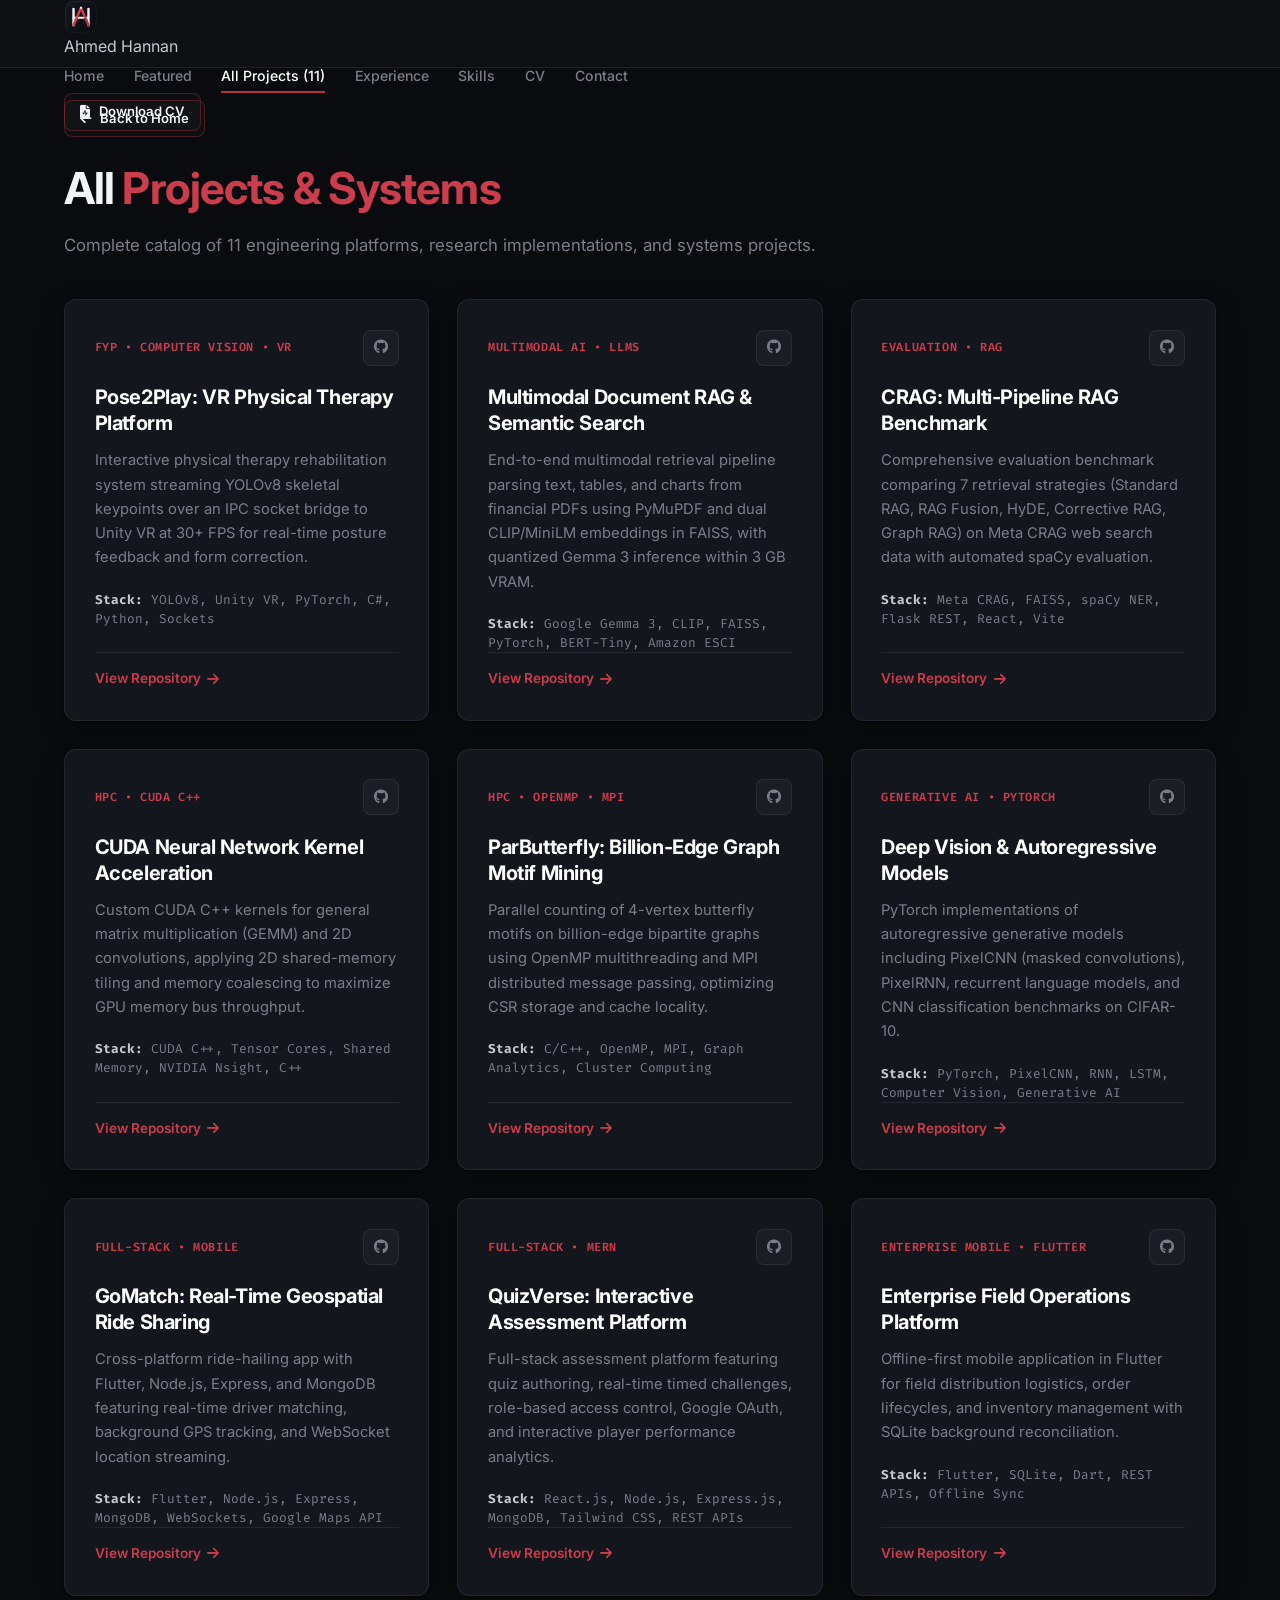
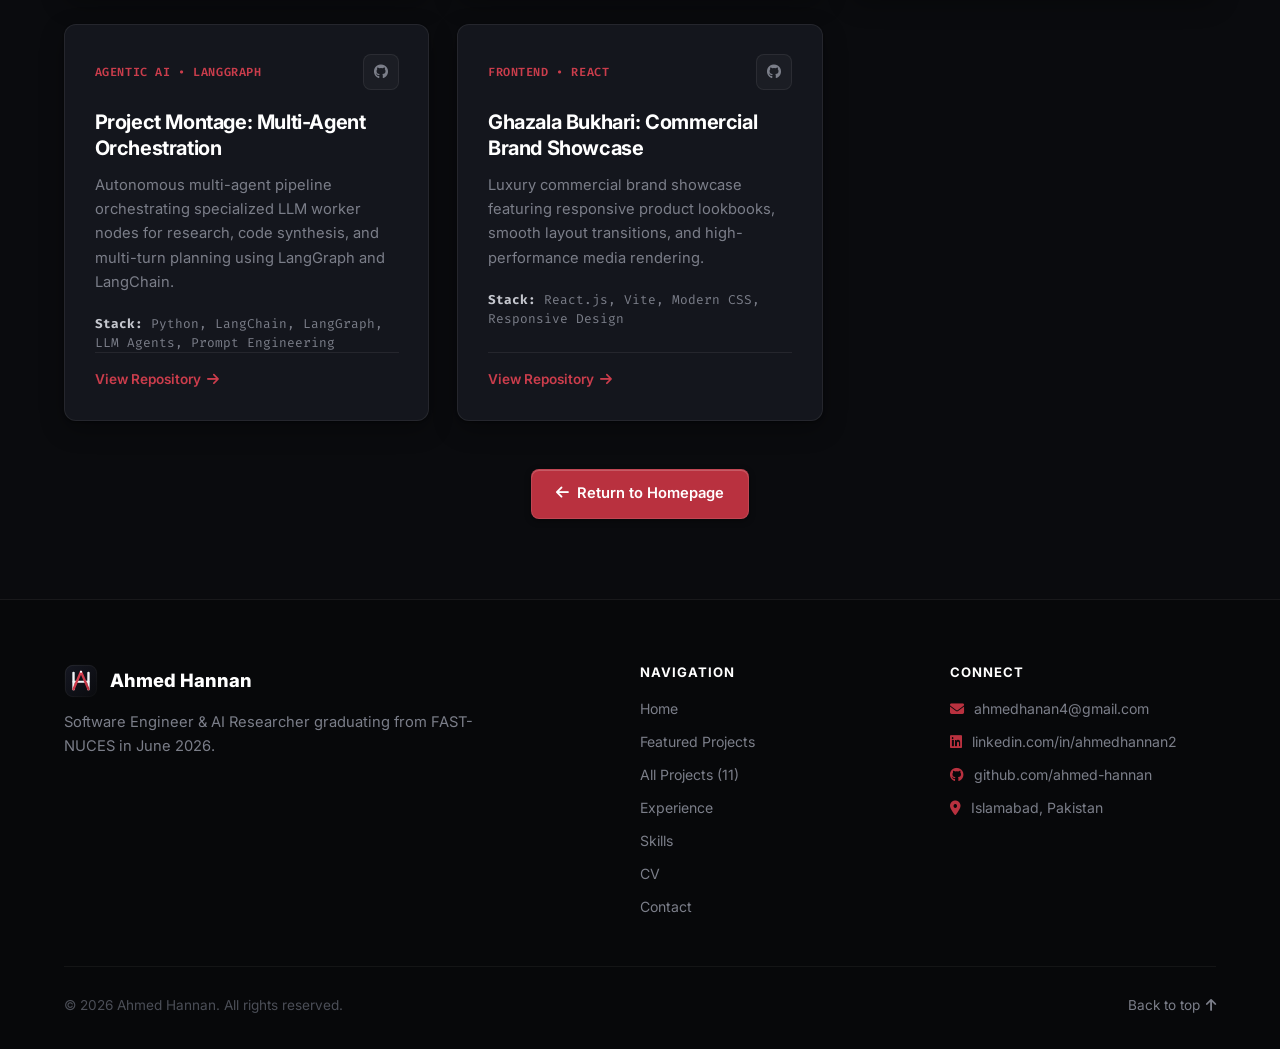
==== projects.html @ 24f4b6e0 "feat(portfolio): streamline layout, reduce text density, align hero portrait, and add dedicated proj" ====
<!DOCTYPE html>
<html lang="en">
<head>
  <meta charset="UTF-8">
  <meta name="viewport" content="width=device-width, initial-scale=1.0">
  <title>All Projects | Ahmed Hannan</title>
  
  <meta name="description" content="All 11 engineering projects and research systems by Ahmed Hannan — Computer Vision, Multimodal RAG, CUDA HPC, and Full-Stack Applications.">
  <meta name="author" content="Ahmed Hannan">
  <meta name="theme-color" content="#0a0b0e">

  <!-- Favicon -->
  <link rel="icon" type="image/svg+xml" href="assets/logo.svg">
  <link rel="icon" type="image/png" sizes="32x32" href="assets/favicon-32x32.png">

  <!-- Typography & Icons -->
  <link rel="preconnect" href="https://fonts.googleapis.com">
  <link rel="preconnect" href="https://fonts.gstatic.com" crossorigin>
  <link href="https://fonts.googleapis.com/css2?family=Fira+Code:wght@400;500;600&family=Inter:wght@300;400;500;600;700;800&display=swap" rel="stylesheet">
  <link rel="stylesheet" href="https://cdnjs.cloudflare.com/ajax/libs/font-awesome/6.5.1/css/all.min.css" integrity="sha512-DTOQO9RWCH3ppGqcWaEA1BIZOC6xxalwEsw9c2QQeAIftl+Vegovlnee1c9QX4TctnWMn13TZye+giMm8e2LwA==" crossorigin="anonymous" referrerpolicy="no-referrer" />

  <!-- Core Stylesheet -->
  <link rel="stylesheet" href="styles.css">
</head>
<body>

  <!-- Navigation Bar -->
  <header class="navbar" id="navbar">
    <div class="container navbar-container">
      <a href="index.html" class="brand-link" aria-label="Ahmed Hannan Home">
        <div class="brand-badge" aria-hidden="true">
          <img src="assets/logo.svg" alt="AH Logo" width="34" height="34">
        </div>
        <span class="brand-name">Ahmed Hannan</span>
      </a>

      <nav class="nav-menu" id="nav-menu" aria-label="Main Navigation">
        <a href="index.html#hero" class="nav-link">Home</a>
        <a href="index.html#projects" class="nav-link">Featured</a>
        <a href="projects.html" class="nav-link active">All Projects (11)</a>
        <a href="index.html#experience" class="nav-link">Experience</a>
        <a href="index.html#skills" class="nav-link">Skills</a>
        <a href="index.html#cv" class="nav-link">CV</a>
        <a href="index.html#contact" class="nav-link">Contact</a>
      </nav>

      <div class="nav-actions">
        <a href="assets/Ahmed_Hannan_Resume.pdf" download="Ahmed_Hannan_Resume.pdf" class="btn btn-outline-red btn-sm">
          <i class="fa-solid fa-file-arrow-down"></i>
          <span>Download CV</span>
        </a>
        <button class="nav-toggle" id="nav-toggle" aria-label="Toggle navigation menu">
          <i class="fa-solid fa-bars"></i>
        </button>
      </div>
    </div>
  </header>

  <main style="padding-top: 100px; padding-bottom: 80px;">
    <div class="container">
      
      <!-- Page Header -->
      <div style="margin-bottom: 2.5rem;">
        <a href="index.html#projects" class="btn btn-outline-red btn-sm" style="margin-bottom: 1rem; display: inline-flex;">
          <i class="fa-solid fa-arrow-left"></i>
          <span>Back to Home</span>
        </a>
        <h1 class="section-title" style="margin-top: 0.5rem;">All <span>Projects &amp; Systems</span></h1>
        <p class="section-description" style="margin-left: 0; text-align: left;">
          Complete catalog of 11 engineering platforms, research implementations, and systems projects.
        </p>
      </div>

      <!-- Projects Grid (All 11 Projects) -->
      <div class="projects-grid">

        <!-- 1. Pose2Play -->
        <article class="project-card">
          <div>
            <div class="project-card-header">
              <span class="project-category-text">FYP &bull; Computer Vision &bull; VR</span>
              <div class="project-actions">
                <a href="https://github.com/ahmed-hannan/Pose2Play" target="_blank" rel="noopener noreferrer" class="icon-btn" aria-label="Pose2Play GitHub">
                  <i class="fa-brands fa-github"></i>
                </a>
              </div>
            </div>
            <h3 class="project-title">
              <a href="https://github.com/ahmed-hannan/Pose2Play" target="_blank" rel="noopener noreferrer">Pose2Play: VR Physical Therapy Platform</a>
            </h3>
            <p class="project-description">
              Interactive physical therapy rehabilitation system streaming YOLOv8 skeletal keypoints over an IPC socket bridge to Unity VR at 30+ FPS for real-time posture feedback and form correction.
            </p>
            <div class="project-tech-text">
              <strong>Stack:</strong> YOLOv8, Unity VR, PyTorch, C#, Python, Sockets
            </div>
          </div>
          <div class="project-footer">
            <a href="https://github.com/ahmed-hannan/Pose2Play" target="_blank" rel="noopener noreferrer" class="project-link-cta">
              <span>View Repository</span>
              <i class="fa-solid fa-arrow-right"></i>
            </a>
          </div>
        </article>

        <!-- 2. Multimodal Document RAG -->
        <article class="project-card">
          <div>
            <div class="project-card-header">
              <span class="project-category-text">Multimodal AI &bull; LLMs</span>
              <div class="project-actions">
                <a href="https://github.com/ahmed-hannan/multimodal-rag-semantic-search" target="_blank" rel="noopener noreferrer" class="icon-btn" aria-label="Multimodal RAG GitHub">
                  <i class="fa-brands fa-github"></i>
                </a>
              </div>
            </div>
            <h3 class="project-title">
              <a href="https://github.com/ahmed-hannan/multimodal-rag-semantic-search" target="_blank" rel="noopener noreferrer">Multimodal Document RAG &amp; Semantic Search</a>
            </h3>
            <p class="project-description">
              End-to-end multimodal retrieval pipeline parsing text, tables, and charts from financial PDFs using PyMuPDF and dual CLIP/MiniLM embeddings in FAISS, with quantized Gemma 3 inference within 3 GB VRAM.
            </p>
            <div class="project-tech-text">
              <strong>Stack:</strong> Google Gemma 3, CLIP, FAISS, PyTorch, BERT-Tiny, Amazon ESCI
            </div>
          </div>
          <div class="project-footer">
            <a href="https://github.com/ahmed-hannan/multimodal-rag-semantic-search" target="_blank" rel="noopener noreferrer" class="project-link-cta">
              <span>View Repository</span>
              <i class="fa-solid fa-arrow-right"></i>
            </a>
          </div>
        </article>

        <!-- 3. CRAG Benchmark -->
        <article class="project-card">
          <div>
            <div class="project-card-header">
              <span class="project-category-text">Evaluation &bull; RAG</span>
              <div class="project-actions">
                <a href="https://github.com/ahmed-hannan/crag-advanced-rag-pipelines" target="_blank" rel="noopener noreferrer" class="icon-btn" aria-label="CRAG Benchmark GitHub">
                  <i class="fa-brands fa-github"></i>
                </a>
              </div>
            </div>
            <h3 class="project-title">
              <a href="https://github.com/ahmed-hannan/crag-advanced-rag-pipelines" target="_blank" rel="noopener noreferrer">CRAG: Multi-Pipeline RAG Benchmark</a>
            </h3>
            <p class="project-description">
              Comprehensive evaluation benchmark comparing 7 retrieval strategies (Standard RAG, RAG Fusion, HyDE, Corrective RAG, Graph RAG) on Meta CRAG web search data with automated spaCy evaluation.
            </p>
            <div class="project-tech-text">
              <strong>Stack:</strong> Meta CRAG, FAISS, spaCy NER, Flask REST, React, Vite
            </div>
          </div>
          <div class="project-footer">
            <a href="https://github.com/ahmed-hannan/crag-advanced-rag-pipelines" target="_blank" rel="noopener noreferrer" class="project-link-cta">
              <span>View Repository</span>
              <i class="fa-solid fa-arrow-right"></i>
            </a>
          </div>
        </article>

        <!-- 4. CUDA Kernel Acceleration -->
        <article class="project-card">
          <div>
            <div class="project-card-header">
              <span class="project-category-text">HPC &bull; CUDA C++</span>
              <div class="project-actions">
                <a href="https://github.com/ahmed-hannan/Neural-Network-Acceleration" target="_blank" rel="noopener noreferrer" class="icon-btn" aria-label="CUDA Acceleration GitHub">
                  <i class="fa-brands fa-github"></i>
                </a>
              </div>
            </div>
            <h3 class="project-title">
              <a href="https://github.com/ahmed-hannan/Neural-Network-Acceleration" target="_blank" rel="noopener noreferrer">CUDA Neural Network Kernel Acceleration</a>
            </h3>
            <p class="project-description">
              Custom CUDA C++ kernels for general matrix multiplication (GEMM) and 2D convolutions, applying 2D shared-memory tiling and memory coalescing to maximize GPU memory bus throughput.
            </p>
            <div class="project-tech-text">
              <strong>Stack:</strong> CUDA C++, Tensor Cores, Shared Memory, NVIDIA Nsight, C++
            </div>
          </div>
          <div class="project-footer">
            <a href="https://github.com/ahmed-hannan/Neural-Network-Acceleration" target="_blank" rel="noopener noreferrer" class="project-link-cta">
              <span>View Repository</span>
              <i class="fa-solid fa-arrow-right"></i>
            </a>
          </div>
        </article>

        <!-- 5. ParButterfly Graph Analytics -->
        <article class="project-card">
          <div>
            <div class="project-card-header">
              <span class="project-category-text">HPC &bull; OpenMP &bull; MPI</span>
              <div class="project-actions">
                <a href="https://github.com/ahmed-hannan/parbutterfly" target="_blank" rel="noopener noreferrer" class="icon-btn" aria-label="ParButterfly GitHub">
                  <i class="fa-brands fa-github"></i>
                </a>
              </div>
            </div>
            <h3 class="project-title">
              <a href="https://github.com/ahmed-hannan/parbutterfly" target="_blank" rel="noopener noreferrer">ParButterfly: Billion-Edge Graph Motif Mining</a>
            </h3>
            <p class="project-description">
              Parallel counting of 4-vertex butterfly motifs on billion-edge bipartite graphs using OpenMP multithreading and MPI distributed message passing, optimizing CSR storage and cache locality.
            </p>
            <div class="project-tech-text">
              <strong>Stack:</strong> C/C++, OpenMP, MPI, Graph Analytics, Cluster Computing
            </div>
          </div>
          <div class="project-footer">
            <a href="https://github.com/ahmed-hannan/parbutterfly" target="_blank" rel="noopener noreferrer" class="project-link-cta">
              <span>View Repository</span>
              <i class="fa-solid fa-arrow-right"></i>
            </a>
          </div>
        </article>

        <!-- 6. Deep Vision & Autoregressive Models -->
        <article class="project-card">
          <div>
            <div class="project-card-header">
              <span class="project-category-text">Generative AI &bull; PyTorch</span>
              <div class="project-actions">
                <a href="https://github.com/ahmed-hannan/CNN-Sequence-Autoregressive-Models" target="_blank" rel="noopener noreferrer" class="icon-btn" aria-label="Autoregressive Models GitHub">
                  <i class="fa-brands fa-github"></i>
                </a>
              </div>
            </div>
            <h3 class="project-title">
              <a href="https://github.com/ahmed-hannan/CNN-Sequence-Autoregressive-Models" target="_blank" rel="noopener noreferrer">Deep Vision &amp; Autoregressive Models</a>
            </h3>
            <p class="project-description">
              PyTorch implementations of autoregressive generative models including PixelCNN (masked convolutions), PixelRNN, recurrent language models, and CNN classification benchmarks on CIFAR-10.
            </p>
            <div class="project-tech-text">
              <strong>Stack:</strong> PyTorch, PixelCNN, RNN, LSTM, Computer Vision, Generative AI
            </div>
          </div>
          <div class="project-footer">
            <a href="https://github.com/ahmed-hannan/CNN-Sequence-Autoregressive-Models" target="_blank" rel="noopener noreferrer" class="project-link-cta">
              <span>View Repository</span>
              <i class="fa-solid fa-arrow-right"></i>
            </a>
          </div>
        </article>

        <!-- 7. GoMatch -->
        <article class="project-card">
          <div>
            <div class="project-card-header">
              <span class="project-category-text">Full-Stack &bull; Mobile</span>
              <div class="project-actions">
                <a href="https://github.com/ahmed-hannan/GoMatch" target="_blank" rel="noopener noreferrer" class="icon-btn" aria-label="GoMatch GitHub">
                  <i class="fa-brands fa-github"></i>
                </a>
              </div>
            </div>
            <h3 class="project-title">
              <a href="https://github.com/ahmed-hannan/GoMatch" target="_blank" rel="noopener noreferrer">GoMatch: Real-Time Geospatial Ride Sharing</a>
            </h3>
            <p class="project-description">
              Cross-platform ride-hailing app with Flutter, Node.js, Express, and MongoDB featuring real-time driver matching, background GPS tracking, and WebSocket location streaming.
            </p>
            <div class="project-tech-text">
              <strong>Stack:</strong> Flutter, Node.js, Express, MongoDB, WebSockets, Google Maps API
            </div>
          </div>
          <div class="project-footer">
            <a href="https://github.com/ahmed-hannan/GoMatch" target="_blank" rel="noopener noreferrer" class="project-link-cta">
              <span>View Repository</span>
              <i class="fa-solid fa-arrow-right"></i>
            </a>
          </div>
        </article>

        <!-- 8. QuizVerse -->
        <article class="project-card">
          <div>
            <div class="project-card-header">
              <span class="project-category-text">Full-Stack &bull; MERN</span>
              <div class="project-actions">
                <a href="https://github.com/ahmed-hannan/QuizVerse" target="_blank" rel="noopener noreferrer" class="icon-btn" aria-label="QuizVerse GitHub">
                  <i class="fa-brands fa-github"></i>
                </a>
              </div>
            </div>
            <h3 class="project-title">
              <a href="https://github.com/ahmed-hannan/QuizVerse" target="_blank" rel="noopener noreferrer">QuizVerse: Interactive Assessment Platform</a>
            </h3>
            <p class="project-description">
              Full-stack assessment platform featuring quiz authoring, real-time timed challenges, role-based access control, Google OAuth, and interactive player performance analytics.
            </p>
            <div class="project-tech-text">
              <strong>Stack:</strong> React.js, Node.js, Express.js, MongoDB, Tailwind CSS, REST APIs
            </div>
          </div>
          <div class="project-footer">
            <a href="https://github.com/ahmed-hannan/QuizVerse" target="_blank" rel="noopener noreferrer" class="project-link-cta">
              <span>View Repository</span>
              <i class="fa-solid fa-arrow-right"></i>
            </a>
          </div>
        </article>

        <!-- 9. Enterprise Field Operations -->
        <article class="project-card">
          <div>
            <div class="project-card-header">
              <span class="project-category-text">Enterprise Mobile &bull; Flutter</span>
              <div class="project-actions">
                <a href="https://github.com/ahmed-hannan/enterprise-field-operations" target="_blank" rel="noopener noreferrer" class="icon-btn" aria-label="Enterprise Field Operations GitHub">
                  <i class="fa-brands fa-github"></i>
                </a>
              </div>
            </div>
            <h3 class="project-title">
              <a href="https://github.com/ahmed-hannan/enterprise-field-operations" target="_blank" rel="noopener noreferrer">Enterprise Field Operations Platform</a>
            </h3>
            <p class="project-description">
              Offline-first mobile application in Flutter for field distribution logistics, order lifecycles, and inventory management with SQLite background reconciliation.
            </p>
            <div class="project-tech-text">
              <strong>Stack:</strong> Flutter, SQLite, Dart, REST APIs, Offline Sync
            </div>
          </div>
          <div class="project-footer">
            <a href="https://github.com/ahmed-hannan/enterprise-field-operations" target="_blank" rel="noopener noreferrer" class="project-link-cta">
              <span>View Repository</span>
              <i class="fa-solid fa-arrow-right"></i>
            </a>
          </div>
        </article>

        <!-- 10. Project Montage -->
        <article class="project-card">
          <div>
            <div class="project-card-header">
              <span class="project-category-text">Agentic AI &bull; LangGraph</span>
              <div class="project-actions">
                <a href="https://github.com/ahmed-hannan/project-montage" target="_blank" rel="noopener noreferrer" class="icon-btn" aria-label="Project Montage GitHub">
                  <i class="fa-brands fa-github"></i>
                </a>
              </div>
            </div>
            <h3 class="project-title">
              <a href="https://github.com/ahmed-hannan/project-montage" target="_blank" rel="noopener noreferrer">Project Montage: Multi-Agent Orchestration</a>
            </h3>
            <p class="project-description">
              Autonomous multi-agent pipeline orchestrating specialized LLM worker nodes for research, code synthesis, and multi-turn planning using LangGraph and LangChain.
            </p>
            <div class="project-tech-text">
              <strong>Stack:</strong> Python, LangChain, LangGraph, LLM Agents, Prompt Engineering
            </div>
          </div>
          <div class="project-footer">
            <a href="https://github.com/ahmed-hannan/project-montage" target="_blank" rel="noopener noreferrer" class="project-link-cta">
              <span>View Repository</span>
              <i class="fa-solid fa-arrow-right"></i>
            </a>
          </div>
        </article>

        <!-- 11. Ghazala Bukhari -->
        <article class="project-card">
          <div>
            <div class="project-card-header">
              <span class="project-category-text">Frontend &bull; React</span>
              <div class="project-actions">
                <a href="https://github.com/ahmed-hannan/GhazalaBukhari" target="_blank" rel="noopener noreferrer" class="icon-btn" aria-label="Ghazala Bukhari GitHub">
                  <i class="fa-brands fa-github"></i>
                </a>
              </div>
            </div>
            <h3 class="project-title">
              <a href="https://github.com/ahmed-hannan/GhazalaBukhari" target="_blank" rel="noopener noreferrer">Ghazala Bukhari: Commercial Brand Showcase</a>
            </h3>
            <p class="project-description">
              Luxury commercial brand showcase featuring responsive product lookbooks, smooth layout transitions, and high-performance media rendering.
            </p>
            <div class="project-tech-text">
              <strong>Stack:</strong> React.js, Vite, Modern CSS, Responsive Design
            </div>
          </div>
          <div class="project-footer">
            <a href="https://github.com/ahmed-hannan/GhazalaBukhari" target="_blank" rel="noopener noreferrer" class="project-link-cta">
              <span>View Repository</span>
              <i class="fa-solid fa-arrow-right"></i>
            </a>
          </div>
        </article>

      </div>

      <div style="margin-top: 3rem; text-align: center;">
        <a href="index.html#hero" class="btn btn-primary">
          <i class="fa-solid fa-arrow-left"></i>
          <span>Return to Homepage</span>
        </a>
      </div>

    </div>
  </main>

  <!-- Footer -->
  <footer class="footer">
    <div class="container">
      <div class="footer-content">
        <div>
          <div class="footer-brand-title">
            <div class="brand-badge" aria-hidden="true">
              <img src="assets/logo.svg" alt="AH Logo" width="34" height="34">
            </div>
            <span>Ahmed Hannan</span>
          </div>
          <p class="footer-brand-desc">
            Software Engineer &amp; AI Researcher graduating from FAST-NUCES in June 2026.
          </p>
        </div>

        <div>
          <h4 class="footer-heading">Navigation</h4>
          <div class="footer-links-list">
            <a href="index.html#hero" class="footer-link">Home</a>
            <a href="index.html#projects" class="footer-link">Featured Projects</a>
            <a href="projects.html" class="footer-link">All Projects (11)</a>
            <a href="index.html#experience" class="footer-link">Experience</a>
            <a href="index.html#skills" class="footer-link">Skills</a>
            <a href="index.html#cv" class="footer-link">CV</a>
            <a href="index.html#contact" class="footer-link">Contact</a>
          </div>
        </div>

        <div>
          <h4 class="footer-heading">Connect</h4>
          <div class="footer-links-list" style="margin-bottom: 1.25rem;">
            <a href="mailto:ahmedhanan4@gmail.com" class="footer-link">
              <i class="fa-solid fa-envelope" style="margin-right: 0.4rem; color: var(--accent-red);"></i> ahmedhanan4@gmail.com
            </a>
            <a href="https://www.linkedin.com/in/ahmedhannan2" target="_blank" rel="noopener noreferrer" class="footer-link">
              <i class="fa-brands fa-linkedin" style="margin-right: 0.4rem; color: var(--accent-red);"></i> linkedin.com/in/ahmedhannan2
            </a>
            <a href="https://github.com/ahmed-hannan" target="_blank" rel="noopener noreferrer" class="footer-link">
              <i class="fa-brands fa-github" style="margin-right: 0.4rem; color: var(--accent-red);"></i> github.com/ahmed-hannan
            </a>
            <span class="footer-link" style="color: var(--text-muted);">
              <i class="fa-solid fa-location-dot" style="margin-right: 0.4rem; color: var(--accent-red);"></i> Islamabad, Pakistan
            </span>
          </div>
        </div>
      </div>

      <div class="footer-bottom">
        <div>&copy; 2026 Ahmed Hannan. All rights reserved.</div>
        <a href="#" class="back-to-top">
          <span>Back to top</span>
          <i class="fa-solid fa-arrow-up"></i>
        </a>
      </div>
    </div>
  </footer>

  <script src="script.js"></script>
</body>
</html>
---- styles.css ----
/* ==========================================================================
   AHMED HANNAN — PERSONAL PORTFOLIO
   Design System: Matte Dark Aesthetic (Obsidian, Muted Crimson, Off-White)
   ========================================================================== */

:root {
  /* Matte Palette Tokens */
  --bg-primary: #0a0b0e;
  --bg-secondary: #0f1015;
  --bg-surface: #14161d;
  --bg-surface-hover: #191c24;
  --bg-surface-elevated: #1e212b;
  --bg-glass: rgba(14, 16, 21, 0.88);

  /* Refined Matte Crimson (Architectural, Not Neon) */
  --accent-red: #b9313f;
  --accent-red-hover: #cb3d4c;
  --accent-red-dark: #7e1e27;
  --accent-red-subtle: rgba(185, 49, 63, 0.08);
  --accent-red-border: rgba(185, 49, 63, 0.3);

  /* Typography Colors */
  --text-primary: #f3f4f6;
  --text-secondary: #c5c7ce;
  --text-muted: #7b7e89;
  --text-dim: #4b4e57;

  /* Restrained Architectural Borders */
  --border-subtle: rgba(255, 255, 255, 0.07);
  --border-hover: rgba(255, 255, 255, 0.16);
  --border-red: rgba(185, 49, 63, 0.35);

  /* Typography */
  --font-sans: 'Inter', -apple-system, BlinkMacSystemFont, 'Segoe UI', Roboto, Helvetica, Arial, sans-serif;
  --font-mono: 'JetBrains Mono', 'Fira Code', Menlo, Monaco, Consolas, monospace;

  /* Transitions & Shadows (Tactile & Grounded, Not Fuzzy) */
  --transition-fast: 0.15s ease;
  --transition-normal: 0.25s cubic-bezier(0.16, 1, 0.3, 1);
  --transition-slow: 0.4s cubic-bezier(0.16, 1, 0.3, 1);

  --shadow-sm: 0 1px 3px rgba(0, 0, 0, 0.4);
  --shadow-md: 0 4px 16px rgba(0, 0, 0, 0.45);
  --shadow-lg: 0 12px 32px rgba(0, 0, 0, 0.6);
  --shadow-card: 0 1px 2px rgba(0, 0, 0, 0.4), 0 8px 24px rgba(0, 0, 0, 0.3);

  /* Precision Radii */
  --radius-sm: 4px;
  --radius-md: 8px;
  --radius-lg: 12px;
  --radius-full: 9999px;
  --max-width: 1200px;
}

/* Base Reset */
*, *::before, *::after {
  box-sizing: border-box;
  margin: 0;
  padding: 0;
}

html {
  scroll-behavior: smooth;
  color-scheme: dark;
}

body {
  background-color: var(--bg-primary);
  color: var(--text-secondary);
  font-family: var(--font-sans);
  line-height: 1.6;
  overflow-x: hidden;
  position: relative;
  -webkit-font-smoothing: antialiased;
}

/* Subtle Technical Background (Engineering Dot Grid & Matte Vignette) */
.ambient-glow {
  position: fixed;
  top: 0;
  left: 0;
  width: 100vw;
  height: 100vh;
  pointer-events: none;
  z-index: 0;
  overflow: hidden;
  background-image: radial-gradient(rgba(255, 255, 255, 0.035) 1px, transparent 1px);
  background-size: 28px 28px;
  mask-image: radial-gradient(ellipse 80% 60% at 50% 25%, #000 40%, transparent 100%);
}

.glow-orb {
  position: absolute;
  border-radius: 50%;
  pointer-events: none;
}

.glow-orb-1 {
  top: -200px;
  right: -100px;
  width: 750px;
  height: 750px;
  background: radial-gradient(circle, rgba(185, 49, 63, 0.08) 0%, transparent 70%);
  filter: blur(100px);
}

.glow-orb-2 {
  top: 40%;
  left: -200px;
  width: 650px;
  height: 650px;
  background: radial-gradient(circle, rgba(126, 30, 39, 0.05) 0%, transparent 70%);
  filter: blur(120px);
}

.glow-orb-3 {
  bottom: -200px;
  right: 10%;
  width: 600px;
  height: 600px;
  background: radial-gradient(circle, rgba(185, 49, 63, 0.06) 0%, transparent 70%);
  filter: blur(100px);
}

/* Canvas Overlay */
#hero-canvas {
  position: absolute;
  top: 0;
  left: 0;
  width: 100%;
  height: 100%;
  z-index: 1;
  pointer-events: none;
}

/* Typography Defaults */
h1, h2, h3, h4, h5, h6 {
  color: var(--text-primary);
  font-weight: 700;
  line-height: 1.25;
  letter-spacing: -0.02em;
}

a {
  color: inherit;
  text-decoration: none;
  transition: color var(--transition-fast);
}

ul {
  list-style: none;
}

/* Layout Utilities */
.container {
  width: 100%;
  max-width: var(--max-width);
  margin: 0 auto;
  padding: 0 1.5rem;
  position: relative;
  z-index: 2;
}

.section {
  padding: 6.5rem 0;
  position: relative;
}

.section-header {
  text-align: center;
  max-width: 720px;
  margin: 0 auto 3.5rem;
}

.section-tag {
  display: inline-flex;
  align-items: center;
  gap: 0.5rem;
  padding: 0.35rem 0.85rem;
  background: rgba(255, 255, 255, 0.03);
  border: 1px solid var(--border-subtle);
  border-radius: var(--radius-full);
  color: var(--accent-red-hover);
  font-size: 0.76rem;
  font-family: var(--font-mono);
  font-weight: 600;
  text-transform: uppercase;
  letter-spacing: 0.06em;
  margin-bottom: 1rem;
}

.section-title {
  font-size: clamp(2rem, 3.5vw, 2.75rem);
  margin-bottom: 1rem;
}

.section-title span {
  color: var(--accent-red-hover);
  position: relative;
}

.section-description {
  color: var(--text-muted);
  font-size: 1.05rem;
  line-height: 1.6;
}

/* Buttons (Tactile Matte Aesthetic) */
.btn {
  display: inline-flex;
  align-items: center;
  justify-content: center;
  gap: 0.55rem;
  padding: 0.75rem 1.45rem;
  border-radius: var(--radius-md);
  font-size: 0.92rem;
  font-weight: 600;
  cursor: pointer;
  transition: all var(--transition-normal);
  border: 1px solid transparent;
}

.btn-primary {
  background: var(--accent-red);
  color: #ffffff;
  border-color: rgba(255, 255, 255, 0.1);
  box-shadow: inset 0 1px 0 rgba(255, 255, 255, 0.2), 0 2px 6px rgba(0, 0, 0, 0.4);
}

.btn-primary:hover {
  background: var(--accent-red-hover);
  transform: translateY(-2px);
  box-shadow: inset 0 1px 0 rgba(255, 255, 255, 0.25), 0 6px 16px rgba(0, 0, 0, 0.5);
}

.btn-secondary {
  background: var(--bg-surface);
  border: 1px solid var(--border-subtle);
  color: var(--text-primary);
  box-shadow: 0 1px 3px rgba(0, 0, 0, 0.3);
}

.btn-secondary:hover {
  border-color: var(--border-hover);
  background: var(--bg-surface-hover);
  transform: translateY(-2px);
}

.btn-outline-red {
  background: rgba(255, 255, 255, 0.02);
  border: 1px solid var(--border-red);
  color: var(--text-primary);
}

.btn-outline-red:hover {
  background: var(--accent-red-subtle);
  border-color: var(--accent-red);
  color: #ffffff;
  transform: translateY(-2px);
}

.btn-sm {
  padding: 0.45rem 0.95rem;
  font-size: 0.82rem;
}

/* Badges */
.badge {
  display: inline-flex;
  align-items: center;
  gap: 0.35rem;
  padding: 0.25rem 0.65rem;
  border-radius: var(--radius-full);
  font-size: 0.75rem;
  font-weight: 600;
  background: rgba(255, 255, 255, 0.04);
  border: 1px solid var(--border-subtle);
  color: var(--text-secondary);
}

.badge-red {
  background: var(--accent-red-subtle);
  border-color: var(--border-red);
  color: var(--accent-red-hover);
}

/* ==========================================================================
   NAVIGATION BAR
   ========================================================================== */
.navbar {
  position: fixed;
  top: 0;
  left: 0;
  width: 100%;
  height: 68px;
  background: var(--bg-glass);
  backdrop-filter: blur(12px);
  -webkit-backdrop-filter: blur(12px);
  border-bottom: 1px solid var(--border-subtle);
  z-index: 1000;
  transition: all var(--transition-normal);
}

.navbar.scrolled {
  background: rgba(10, 11, 14, 0.95);
  border-bottom-color: rgba(255, 255, 255, 0.09);
  box-shadow: 0 4px 16px rgba(0, 0, 0, 0.4);
}

.nav-container {
  display: flex;
  align-items: center;
  justify-content: space-between;
  height: 100%;
}

.nav-brand {
  display: flex;
  align-items: center;
  gap: 0.75rem;
  font-weight: 700;
  font-size: 1.08rem;
  color: var(--text-primary);
}

.brand-badge {
  width: 34px;
  height: 34px;
  display: flex;
  align-items: center;
  justify-content: center;
  border-radius: var(--radius-md);
  transition: transform var(--transition-fast), filter var(--transition-fast);
  flex-shrink: 0;
}

.brand-badge img {
  width: 100%;
  height: 100%;
  display: block;
  border-radius: inherit;
}

.nav-brand:hover .brand-badge,
.footer-brand-title:hover .brand-badge {
  transform: translateY(-1px) scale(1.06);
  filter: drop-shadow(0 4px 14px rgba(185, 49, 63, 0.45));
}

.nav-menu {
  display: flex;
  align-items: center;
  gap: 1.85rem;
}

.nav-link {
  font-size: 0.88rem;
  font-weight: 500;
  color: var(--text-muted);
  position: relative;
  padding: 0.35rem 0;
}

.nav-link:hover,
.nav-link.active {
  color: #ffffff;
}

.nav-link::after {
  content: '';
  position: absolute;
  bottom: 0;
  left: 0;
  width: 0;
  height: 2px;
  background: var(--accent-red);
  transition: width var(--transition-normal);
}

.nav-link:hover::after,
.nav-link.active::after {
  width: 100%;
}

.nav-actions {
  display: flex;
  align-items: center;
  gap: 0.85rem;
}

.nav-toggle {
  display: none;
  background: none;
  border: none;
  color: var(--text-primary);
  font-size: 1.35rem;
  cursor: pointer;
}

/* ==========================================================================
   HERO SECTION
   ========================================================================== */
.hero {
  min-height: auto;
  display: flex;
  align-items: center;
  position: relative;
  padding-top: 105px;
  padding-bottom: 45px;
}

.hero-content {
  max-width: 820px;
}

.hero-pill {
  display: inline-flex;
  align-items: center;
  gap: 0.5rem;
  padding: 0.35rem 0.95rem;
  background: var(--bg-surface);
  border: 1px solid var(--border-subtle);
  border-radius: var(--radius-full);
  font-size: 0.82rem;
  font-family: var(--font-mono);
  color: var(--text-secondary);
  margin-bottom: 1.5rem;
  box-shadow: 0 1px 2px rgba(0, 0, 0, 0.3);
}

.status-dot {
  width: 7px;
  height: 7px;
  border-radius: 50%;
  background: #10b981;
  box-shadow: 0 0 6px rgba(16, 185, 129, 0.6);
  animation: pulse 2.5s infinite;
}

@keyframes pulse {
  0% { transform: scale(0.95); opacity: 0.8; }
  50% { transform: scale(1.15); opacity: 1; }
  100% { transform: scale(0.95); opacity: 0.8; }
}

.hero-title {
  font-size: clamp(2.6rem, 5.5vw, 4.25rem);
  font-weight: 800;
  line-height: 1.12;
  margin-bottom: 1.25rem;
  letter-spacing: -0.03em;
}

.hero-title .name-highlight {
  background: linear-gradient(135deg, #ffffff 40%, var(--accent-red-hover) 100%);
  -webkit-background-clip: text;
  -webkit-text-fill-color: transparent;
}

.hero-subtitle {
  font-size: clamp(1.15rem, 2.2vw, 1.55rem);
  font-weight: 600;
  color: var(--text-muted);
  margin-bottom: 1.5rem;
  display: flex;
  align-items: center;
  gap: 0.45rem;
  flex-wrap: wrap;
}

.typed-text {
  color: var(--accent-red-hover);
  border-right: 2px solid var(--accent-red);
  padding-right: 4px;
  animation: blink 0.8s infinite;
}

@keyframes blink {
  0%, 100% { border-color: var(--accent-red); }
  50% { border-color: transparent; }
}

.hero-description {
  font-size: 1.1rem;
  color: var(--text-secondary);
  max-width: 660px;
  margin-bottom: 2.25rem;
  line-height: 1.7;
}

.hero-description strong {
  color: #ffffff;
  font-weight: 600;
}

.hero-cta {
  display: flex;
  align-items: center;
  gap: 0.85rem;
  flex-wrap: wrap;
  margin-bottom: 3.5rem;
}

.hero-stats {
  display: grid;
  grid-template-columns: repeat(auto-fit, minmax(160px, 1fr));
  gap: 1.5rem;
  padding-top: 2rem;
  border-top: 1px solid var(--border-subtle);
}

.stat-item {
  display: flex;
  flex-direction: column;
}

.stat-number {
  font-size: 2.15rem;
  font-weight: 800;
  color: #ffffff;
  font-family: var(--font-mono);
  display: flex;
  align-items: center;
}

.stat-number span {
  color: var(--accent-red);
}

.stat-label {
  font-size: 0.82rem;
  color: var(--text-muted);
  text-transform: uppercase;
  letter-spacing: 0.06em;
  margin-top: 0.25rem;
}

/* ==========================================================================
   PROJECTS SHOWCASE SECTION
   ========================================================================== */
.projects {
  position: relative;
  background: var(--bg-secondary);
  border-top: 1px solid var(--border-subtle);
}

.project-filters {
  display: flex;
  align-items: center;
  justify-content: center;
  flex-wrap: wrap;
  gap: 0.65rem;
  margin-bottom: 3.25rem;
}

.filter-btn {
  background: var(--bg-surface);
  border: 1px solid var(--border-subtle);
  color: var(--text-muted);
  padding: 0.5rem 1.25rem;
  border-radius: var(--radius-full);
  font-size: 0.82rem;
  font-weight: 600;
  cursor: pointer;
  transition: all var(--transition-normal);
  display: inline-flex;
  align-items: center;
  gap: 0.45rem;
}

.filter-btn:hover {
  color: #ffffff;
  border-color: var(--border-hover);
  background: var(--bg-surface-hover);
}

.filter-btn.active {
  background: var(--accent-red);
  color: #ffffff;
  border-color: rgba(255, 255, 255, 0.1);
  box-shadow: inset 0 1px 0 rgba(255, 255, 255, 0.2), 0 2px 6px rgba(0, 0, 0, 0.4);
}

.filter-btn .filter-count {
  font-family: var(--font-mono);
  font-size: 0.74rem;
  opacity: 0.85;
}

.projects-grid {
  display: grid;
  grid-template-columns: repeat(auto-fill, minmax(360px, 1fr));
  gap: 1.75rem;
}

.project-card {
  background: var(--bg-surface);
  border: 1px solid var(--border-subtle);
  border-radius: var(--radius-lg);
  padding: 1.85rem;
  display: flex;
  flex-direction: column;
  justify-content: space-between;
  position: relative;
  overflow: hidden;
  box-shadow: var(--shadow-card);
  transition: transform var(--transition-normal), border-color var(--transition-normal), box-shadow var(--transition-normal);
}

.project-card::before {
  content: '';
  position: absolute;
  top: 0;
  left: 0;
  right: 0;
  height: 2px;
  background: linear-gradient(90deg, transparent, var(--accent-red), transparent);
  opacity: 0;
  transition: opacity var(--transition-normal);
}

.project-card:hover {
  transform: translateY(-4px);
  border-color: var(--border-red);
  box-shadow: 0 12px 32px rgba(0, 0, 0, 0.65);
}

.project-card:hover::before {
  opacity: 1;
}

.project-card.hide {
  display: none !important;
}

.project-card-header {
  display: flex;
  align-items: center;
  justify-content: space-between;
  margin-bottom: 1.15rem;
}

.project-category-tag {
  display: inline-flex;
  align-items: center;
  gap: 0.4rem;
  font-size: 0.74rem;
  font-weight: 700;
  font-family: var(--font-mono);
  color: var(--accent-red-hover);
  text-transform: uppercase;
  letter-spacing: 0.05em;
}

.project-actions {
  display: flex;
  align-items: center;
  gap: 0.5rem;
}

.icon-btn {
  width: 36px;
  height: 36px;
  border-radius: var(--radius-md);
  background: rgba(255, 255, 255, 0.03);
  border: 1px solid var(--border-subtle);
  color: var(--text-muted);
  display: flex;
  align-items: center;
  justify-content: center;
  font-size: 0.92rem;
  transition: all var(--transition-fast);
}

.icon-btn:hover {
  background: var(--bg-surface-elevated);
  border-color: var(--border-hover);
  color: #ffffff;
  transform: translateY(-2px);
}

.project-title {
  font-size: 1.25rem;
  font-weight: 700;
  margin-bottom: 0.75rem;
  color: #ffffff;
  line-height: 1.3;
}

.project-title a {
  color: inherit;
  transition: color var(--transition-fast);
}

.project-title a:hover {
  color: var(--accent-red-hover);
}

.project-description {
  color: var(--text-muted);
  font-size: 0.92rem;
  line-height: 1.65;
  margin-bottom: 1.25rem;
  flex-grow: 1;
}

.project-highlight {
  background: rgba(185, 49, 63, 0.05);
  border-left: 2px solid var(--accent-red);
  padding: 0.55rem 0.8rem;
  border-radius: 0 var(--radius-sm) var(--radius-sm) 0;
  font-size: 0.8rem;
  color: var(--text-secondary);
  margin-bottom: 1.25rem;
  display: flex;
  align-items: flex-start;
  gap: 0.5rem;
}

.project-highlight i {
  color: var(--accent-red-hover);
  margin-top: 0.2rem;
  flex-shrink: 0;
}

.project-tags {
  display: flex;
  flex-wrap: wrap;
  gap: 0.4rem;
  margin-bottom: 1.35rem;
}

.tech-tag {
  font-family: var(--font-mono);
  font-size: 0.72rem;
  padding: 0.22rem 0.55rem;
  border-radius: var(--radius-sm);
  background: rgba(255, 255, 255, 0.03);
  border: 1px solid var(--border-subtle);
  color: var(--text-muted);
  transition: all var(--transition-fast);
}

.tech-tag:hover {
  border-color: var(--border-hover);
  color: #ffffff;
}

.project-footer {
  border-top: 1px solid var(--border-subtle);
  padding-top: 0.95rem;
  display: flex;
  align-items: center;
  justify-content: space-between;
}

.project-link-cta {
  display: inline-flex;
  align-items: center;
  gap: 0.4rem;
  font-size: 0.85rem;
  font-weight: 600;
  color: var(--accent-red-hover);
  transition: gap var(--transition-fast), color var(--transition-fast);
}

.project-link-cta:hover {
  color: #ffffff;
  gap: 0.65rem;
}

/* ==========================================================================
   PUBLIC REPOSITORIES DIRECTORY SECTION
   ========================================================================== */
.repo-directory-controls {
  display: flex;
  flex-direction: column;
  gap: 1.25rem;
  max-width: 860px;
  margin: 0 auto 3rem;
}

.repo-search-wrapper {
  position: relative;
  width: 100%;
}

.repo-search-icon {
  position: absolute;
  left: 1.25rem;
  top: 50%;
  transform: translateY(-50%);
  color: var(--text-muted);
  font-size: 0.95rem;
  pointer-events: none;
}

.repo-search-input {
  width: 100%;
  background: var(--bg-surface);
  border: 1px solid var(--border-subtle);
  border-radius: var(--radius-full);
  padding: 0.85rem 1.25rem 0.85rem 3rem;
  color: #ffffff;
  font-family: var(--font-sans);
  font-size: 0.92rem;
  transition: all var(--transition-normal);
  box-shadow: 0 1px 3px rgba(0, 0, 0, 0.3);
}

.repo-search-input:focus {
  outline: none;
  border-color: var(--border-red);
  background: var(--bg-surface-hover);
  box-shadow: 0 0 0 3px rgba(185, 49, 63, 0.12);
}

.repo-directory-meta {
  display: flex;
  align-items: center;
  justify-content: space-between;
  flex-wrap: wrap;
  gap: 1rem;
  font-size: 0.85rem;
  color: var(--text-muted);
  padding: 0 0.5rem;
}

.repo-lang-tags {
  display: flex;
  flex-wrap: wrap;
  gap: 0.45rem;
}

.repo-lang-btn {
  background: var(--bg-surface);
  border: 1px solid var(--border-subtle);
  color: var(--text-muted);
  font-size: 0.76rem;
  font-family: var(--font-mono);
  padding: 0.28rem 0.7rem;
  border-radius: var(--radius-full);
  cursor: pointer;
  transition: all var(--transition-fast);
}

.repo-lang-btn:hover,
.repo-lang-btn.active {
  color: #ffffff;
  border-color: var(--border-red);
  background: var(--accent-red-subtle);
}

.repo-directory-grid {
  display: grid;
  grid-template-columns: repeat(auto-fill, minmax(320px, 1fr));
  gap: 1.35rem;
}

.repo-dir-card {
  background: var(--bg-surface);
  border: 1px solid var(--border-subtle);
  border-radius: var(--radius-lg);
  padding: 1.5rem;
  display: flex;
  flex-direction: column;
  justify-content: space-between;
  box-shadow: var(--shadow-card);
  transition: all var(--transition-normal);
  position: relative;
  overflow: hidden;
}

.repo-dir-card:hover {
  border-color: var(--border-red);
  transform: translateY(-3px);
  box-shadow: 0 8px 24px rgba(0, 0, 0, 0.55);
}

.repo-dir-card.hide {
  display: none !important;
}

.repo-dir-header {
  display: flex;
  align-items: flex-start;
  justify-content: space-between;
  gap: 0.75rem;
  margin-bottom: 0.7rem;
}

.repo-dir-name {
  font-size: 1.05rem;
  font-weight: 700;
  color: #ffffff;
  word-break: break-word;
  line-height: 1.35;
}

.repo-dir-name a {
  color: #ffffff;
  transition: color var(--transition-fast);
  display: inline-flex;
  align-items: center;
  gap: 0.45rem;
}

.repo-dir-name a:hover {
  color: var(--accent-red-hover);
}

.repo-dir-icon {
  color: var(--accent-red);
  font-size: 1.05rem;
  flex-shrink: 0;
  margin-top: 2px;
}

.repo-dir-desc {
  font-size: 0.86rem;
  color: var(--text-muted);
  line-height: 1.55;
  margin-bottom: 1.25rem;
  flex-grow: 1;
}

.repo-dir-footer {
  display: flex;
  align-items: center;
  justify-content: space-between;
  padding-top: 0.85rem;
  border-top: 1px solid rgba(255, 255, 255, 0.05);
  font-size: 0.78rem;
}

.repo-dir-lang {
  display: inline-flex;
  align-items: center;
  gap: 0.4rem;
  font-family: var(--font-mono);
  color: var(--text-secondary);
}

.lang-dot {
  width: 8px;
  height: 8px;
  border-radius: 50%;
  display: inline-block;
}

.lang-dot-python { background-color: #3572A5; }
.lang-dot-cpp { background-color: #f34b7d; }
.lang-dot-csharp { background-color: #178600; }
.lang-dot-cuda { background-color: #3A4E3A; }
.lang-dot-assembly { background-color: #6E4C13; }
.lang-dot-dart { background-color: #00B4AB; }
.lang-dot-vue { background-color: #41b883; }
.lang-dot-css { background-color: #563d7c; }
.lang-dot-c { background-color: #666666; }
.lang-dot-general { background-color: var(--accent-red); }

.repo-dir-link {
  display: inline-flex;
  align-items: center;
  gap: 0.35rem;
  color: var(--accent-red-hover);
  font-weight: 600;
  transition: color var(--transition-fast), gap var(--transition-fast);
}

.repo-dir-link:hover {
  color: #ffffff;
  gap: 0.5rem;
}

.repo-cta-banner {
  background: var(--bg-surface);
  border: 1px solid var(--border-subtle);
  border-radius: var(--radius-lg);
  padding: 2.25rem;
  display: flex;
  align-items: center;
  justify-content: space-between;
  flex-wrap: wrap;
  gap: 1.5rem;
  margin-top: 3.5rem;
  box-shadow: var(--shadow-card);
}

/* ==========================================================================
   EXPERIENCE & EDUCATION TIMELINE
   ========================================================================== */
.experience {
  position: relative;
  background: var(--bg-primary);
  border-top: 1px solid var(--border-subtle);
}

.experience-timeline {
  position: relative;
  max-width: 860px;
  margin: 0 auto;
  padding: 1rem 0 2rem 2.25rem;
}

.experience-timeline::before {
  content: '';
  position: absolute;
  top: 0;
  bottom: 0;
  left: 6px;
  width: 2px;
  background: linear-gradient(180deg, var(--border-red) 0%, rgba(255, 255, 255, 0.05) 80%, transparent 100%);
}

.timeline-item {
  position: relative;
  margin-bottom: 2.5rem;
}

.timeline-item:last-child {
  margin-bottom: 0;
}

.timeline-dot {
  position: absolute;
  left: -2.25rem;
  top: 5px;
  width: 14px;
  height: 14px;
  border-radius: 50%;
  background: var(--bg-primary);
  border: 2px solid var(--accent-red);
  z-index: 2;
  transition: transform var(--transition-fast), background-color var(--transition-fast);
}

.timeline-item:hover .timeline-dot {
  transform: scale(1.2);
  background: var(--accent-red);
}

.timeline-card {
  background: var(--bg-surface);
  border: 1px solid var(--border-subtle);
  border-radius: var(--radius-lg);
  padding: 1.75rem;
  box-shadow: var(--shadow-card);
  transition: all var(--transition-normal);
}

.timeline-card:hover {
  border-color: var(--border-red);
  transform: translateX(4px);
  box-shadow: 0 8px 24px rgba(0, 0, 0, 0.5);
}

.timeline-header {
  display: flex;
  align-items: flex-start;
  justify-content: space-between;
  gap: 1rem;
  margin-bottom: 0.75rem;
  flex-wrap: wrap;
}

.timeline-role {
  font-size: 1.2rem;
  font-weight: 700;
  color: #ffffff;
}

.timeline-company {
  color: var(--accent-red-hover);
  font-weight: 600;
  font-size: 1rem;
  display: inline-flex;
  align-items: center;
  gap: 0.4rem;
}

.timeline-date {
  font-family: var(--font-mono);
  font-size: 0.78rem;
  color: var(--text-muted);
  background: rgba(255, 255, 255, 0.03);
  border: 1px solid var(--border-subtle);
  padding: 0.25rem 0.65rem;
  border-radius: var(--radius-full);
  white-space: nowrap;
}

.award-callout {
  display: inline-flex;
  align-items: center;
  gap: 0.5rem;
  background: rgba(185, 49, 63, 0.07);
  border: 1px solid var(--border-red);
  border-radius: var(--radius-md);
  padding: 0.45rem 0.85rem;
  font-size: 0.82rem;
  font-weight: 600;
  color: #f3f4f6;
  margin-bottom: 1rem;
}

.award-callout i {
  color: #fbbf24;
}

.timeline-list {
  list-style: none;
  margin-bottom: 1.25rem;
}

.timeline-list li {
  position: relative;
  padding-left: 1.35rem;
  margin-bottom: 0.55rem;
  font-size: 0.9rem;
  color: var(--text-secondary);
  line-height: 1.55;
}

.timeline-list li::before {
  content: '▹';
  position: absolute;
  left: 0;
  color: var(--accent-red);
  font-weight: 700;
}

.timeline-skills {
  display: flex;
  flex-wrap: wrap;
  gap: 0.4rem;
  border-top: 1px solid rgba(255, 255, 255, 0.05);
  padding-top: 0.95rem;
}

/* ==========================================================================
   TECHNICAL SKILLS MATRIX
   ========================================================================== */
.skills-section {
  position: relative;
  background: var(--bg-secondary);
  border-top: 1px solid var(--border-subtle);
}

.skills-matrix {
  display: grid;
  grid-template-columns: repeat(auto-fit, minmax(270px, 1fr));
  gap: 1.65rem;
}

.skill-category-card {
  background: var(--bg-surface);
  border: 1px solid var(--border-subtle);
  border-radius: var(--radius-lg);
  padding: 1.75rem;
  box-shadow: var(--shadow-card);
  transition: all var(--transition-normal);
}

.skill-category-card:hover {
  border-color: var(--border-hover);
  box-shadow: 0 8px 24px rgba(0, 0, 0, 0.5);
  transform: translateY(-3px);
}

.skill-card-header {
  display: flex;
  align-items: center;
  gap: 0.75rem;
  margin-bottom: 1.25rem;
}

.skill-card-icon {
  width: 38px;
  height: 38px;
  border-radius: var(--radius-md);
  background: var(--accent-red-subtle);
  border: 1px solid var(--border-red);
  color: var(--accent-red-hover);
  display: flex;
  align-items: center;
  justify-content: center;
  font-size: 1.05rem;
}

.skill-card-title {
  font-size: 1.05rem;
  font-weight: 700;
  color: #ffffff;
}

.skill-items-list {
  display: flex;
  flex-wrap: wrap;
  gap: 0.45rem;
}

.skill-chip {
  font-size: 0.8rem;
  padding: 0.3rem 0.65rem;
  border-radius: var(--radius-sm);
  background: rgba(255, 255, 255, 0.03);
  border: 1px solid var(--border-subtle);
  color: var(--text-secondary);
  transition: all var(--transition-fast);
}

.skill-chip:hover {
  color: #ffffff;
  border-color: var(--border-hover);
  background: var(--bg-surface-elevated);
}

/* ==========================================================================
   CURRICULUM VITAE / RESUME SECTION
   ========================================================================== */
.cv-section {
  position: relative;
  background: var(--bg-primary);
  border-top: 1px solid var(--border-subtle);
}

.cv-banner {
  background: var(--bg-surface);
  border: 1px solid var(--border-subtle);
  border-radius: var(--radius-lg);
  padding: 2.25rem;
  box-shadow: var(--shadow-card);
  margin-bottom: 2.5rem;
}

.cv-grid {
  display: grid;
  grid-template-columns: repeat(auto-fit, minmax(320px, 1fr));
  gap: 1.75rem;
  margin-top: 2rem;
}

.cv-card {
  background: var(--bg-secondary);
  border: 1px solid var(--border-subtle);
  border-radius: var(--radius-lg);
  padding: 1.85rem;
  display: flex;
  flex-direction: column;
  justify-content: space-between;
  box-shadow: 0 1px 3px rgba(0, 0, 0, 0.3);
  transition: all var(--transition-normal);
  position: relative;
}

.cv-card:hover {
  border-color: var(--border-red);
  transform: translateY(-3px);
  box-shadow: 0 8px 24px rgba(0, 0, 0, 0.5);
}

.cv-card-badge {
  display: inline-flex;
  align-items: center;
  gap: 0.4rem;
  font-size: 0.74rem;
  font-weight: 700;
  font-family: var(--font-mono);
  color: var(--accent-red-hover);
  text-transform: uppercase;
  margin-bottom: 0.85rem;
}

.cv-card-title {
  font-size: 1.25rem;
  font-weight: 700;
  color: #ffffff;
  margin-bottom: 0.55rem;
}

.cv-card-desc {
  font-size: 0.9rem;
  color: var(--text-muted);
  line-height: 1.6;
  margin-bottom: 1.35rem;
  flex-grow: 1;
}

.cv-card-specs {
  display: flex;
  flex-wrap: wrap;
  gap: 0.45rem;
  margin-bottom: 1.5rem;
}

.spec-pill {
  font-size: 0.74rem;
  font-family: var(--font-mono);
  padding: 0.25rem 0.55rem;
  background: rgba(255, 255, 255, 0.03);
  border: 1px solid var(--border-subtle);
  border-radius: var(--radius-sm);
  color: var(--text-secondary);
}

.cv-card-actions {
  display: flex;
  align-items: center;
  gap: 0.75rem;
}

.cv-card-actions .btn {
  flex: 1;
}

/* ==========================================================================
   CONTACT SECTION
   ========================================================================== */
.contact-section {
  position: relative;
  background: var(--bg-secondary);
  border-top: 1px solid var(--border-subtle);
}

.contact-grid {
  display: grid;
  grid-template-columns: 1fr 1fr;
  gap: 2.75rem;
  align-items: flex-start;
}

.contact-info-cards {
  display: flex;
  flex-direction: column;
  gap: 1.25rem;
}

.contact-channel-card {
  background: var(--bg-surface);
  border: 1px solid var(--border-subtle);
  border-radius: var(--radius-lg);
  padding: 1.5rem;
  display: flex;
  align-items: center;
  justify-content: space-between;
  gap: 1rem;
  box-shadow: var(--shadow-card);
  transition: all var(--transition-normal);
}

.contact-channel-card:hover {
  border-color: var(--border-hover);
  transform: translateY(-2px);
  box-shadow: 0 6px 18px rgba(0, 0, 0, 0.4);
}

.channel-meta {
  display: flex;
  align-items: center;
  gap: 1rem;
}

.channel-icon {
  width: 44px;
  height: 44px;
  border-radius: var(--radius-md);
  background: var(--accent-red-subtle);
  border: 1px solid var(--border-red);
  color: var(--accent-red-hover);
  display: flex;
  align-items: center;
  justify-content: center;
  font-size: 1.2rem;
  flex-shrink: 0;
}

.channel-details h4 {
  font-size: 0.78rem;
  color: var(--text-muted);
  text-transform: uppercase;
  letter-spacing: 0.05em;
  margin-bottom: 0.2rem;
}

.channel-details a,
.channel-details span {
  font-size: 0.98rem;
  font-weight: 600;
  color: #ffffff;
}

.channel-details a:hover {
  color: var(--accent-red-hover);
}

.contact-form-card {
  background: var(--bg-surface);
  border: 1px solid var(--border-subtle);
  border-radius: var(--radius-lg);
  padding: 2rem;
  box-shadow: var(--shadow-card);
}

.contact-form-title {
  font-size: 1.25rem;
  margin-bottom: 0.4rem;
}

.contact-form-desc {
  font-size: 0.88rem;
  color: var(--text-muted);
  margin-bottom: 1.5rem;
}

.form-group {
  margin-bottom: 1.15rem;
}

.form-label {
  display: block;
  font-size: 0.82rem;
  font-weight: 600;
  color: var(--text-secondary);
  margin-bottom: 0.35rem;
}

.form-input,
.form-textarea {
  width: 100%;
  background: var(--bg-primary);
  border: 1px solid var(--border-subtle);
  border-radius: var(--radius-md);
  padding: 0.75rem 0.95rem;
  color: #ffffff;
  font-family: var(--font-sans);
  font-size: 0.92rem;
  transition: all var(--transition-fast);
}

.form-input:focus,
.form-textarea:focus {
  outline: none;
  border-color: var(--border-red);
  box-shadow: 0 0 0 3px rgba(185, 49, 63, 0.12);
}

.form-textarea {
  min-height: 110px;
  resize: vertical;
}

/* ==========================================================================
   TOAST NOTIFICATION
   ========================================================================== */
.portfolio-toast {
  position: fixed;
  bottom: 2rem;
  right: 2rem;
  background: var(--bg-surface);
  border: 1px solid var(--border-subtle);
  border-radius: var(--radius-md);
  padding: 0.75rem 1.25rem;
  color: #ffffff;
  font-size: 0.88rem;
  font-weight: 500;
  display: flex;
  align-items: center;
  gap: 0.65rem;
  box-shadow: 0 8px 24px rgba(0, 0, 0, 0.6);
  z-index: 9999;
  transform: translateY(100px);
  opacity: 0;
  pointer-events: none;
  transition: transform 0.3s cubic-bezier(0.16, 1, 0.3, 1), opacity 0.3s ease;
}

.portfolio-toast.visible {
  transform: translateY(0);
  opacity: 1;
}

.portfolio-toast i {
  color: var(--accent-red-hover);
  font-size: 1rem;
}

/* ==========================================================================
   FOOTER
   ========================================================================== */
.footer {
  background: #07080a;
  border-top: 1px solid var(--border-subtle);
  padding: 4rem 0 2rem;
  position: relative;
  z-index: 2;
}

.footer-content {
  display: grid;
  grid-template-columns: 2fr 1fr 1fr;
  gap: 2.75rem;
  margin-bottom: 3rem;
}

.footer-brand-title {
  display: flex;
  align-items: center;
  gap: 0.75rem;
  font-size: 1.15rem;
  font-weight: 800;
  color: #ffffff;
  margin-bottom: 0.85rem;
}

.footer-brand-desc {
  color: var(--text-muted);
  font-size: 0.92rem;
  line-height: 1.6;
  max-width: 440px;
}

.footer-heading {
  font-size: 0.82rem;
  font-weight: 700;
  text-transform: uppercase;
  letter-spacing: 0.08em;
  color: #ffffff;
  margin-bottom: 1.15rem;
}

.footer-links-list {
  display: flex;
  flex-direction: column;
  gap: 0.65rem;
}

.footer-link {
  color: var(--text-muted);
  font-size: 0.88rem;
  transition: color var(--transition-fast);
}

.footer-link:hover {
  color: var(--accent-red-hover);
}

.footer-social-row {
  display: flex;
  gap: 0.65rem;
}

.footer-bottom {
  border-top: 1px solid rgba(255, 255, 255, 0.05);
  padding-top: 1.75rem;
  display: flex;
  align-items: center;
  justify-content: space-between;
  flex-wrap: wrap;
  gap: 1rem;
  font-size: 0.85rem;
  color: var(--text-dim);
}

.back-to-top {
  display: inline-flex;
  align-items: center;
  gap: 0.4rem;
  color: var(--text-muted);
  font-size: 0.85rem;
  transition: color var(--transition-fast);
}

.back-to-top:hover {
  color: var(--accent-red-hover);
}

/* Responsive Breakpoints */
@media (max-width: 860px) {
  .contact-grid {
    grid-template-columns: 1fr;
  }

  .footer-content {
    grid-template-columns: 1fr;
    gap: 2rem;
  }
}

@media (max-width: 768px) {
  .nav-menu {
    position: fixed;
    top: 68px;
    left: -100%;
    width: 100%;
    height: calc(100vh - 68px);
    background: var(--bg-primary);
    flex-direction: column;
    padding: 2rem;
    gap: 1.5rem;
    transition: left var(--transition-normal);
    border-top: 1px solid var(--border-subtle);
  }

  .nav-menu.open {
    left: 0;
  }

  .nav-toggle {
    display: block;
  }

  .hero-stats {
    grid-template-columns: repeat(2, 1fr);
  }
}

@media (max-width: 640px) {
  .projects-grid,
  .repo-directory-grid {
    grid-template-columns: 1fr;
  }
}


/* ==========================================================================
   INTERACTIVE SPOTLIGHT & SCROLL REVEAL EFFECTS
   ========================================================================== */

/* Card Mouse Spotlight illumination (Linear / Vercel style) */
.project-card,
.repo-dir-card,
.timeline-card,
.skill-category-card,
.cv-card,
.contact-channel-card,
.contact-form-card {
  position: relative;
}

.project-card::after,
.repo-dir-card::after,
.timeline-card::after,
.skill-category-card::after,
.cv-card::after,
.contact-channel-card::after,
.contact-form-card::after {
  content: '';
  position: absolute;
  inset: 0;
  border-radius: inherit;
  background: radial-gradient(
    320px circle at var(--mouse-x, -999px) var(--mouse-y, -999px),
    rgba(185, 49, 63, 0.14),
    transparent 75%
  );
  opacity: 0;
  pointer-events: none;
  transition: opacity 0.3s ease;
  z-index: 1;
}

.project-card:hover::after,
.repo-dir-card:hover::after,
.timeline-card:hover::after,
.skill-category-card:hover::after,
.cv-card:hover::after,
.contact-channel-card:hover::after,
.contact-form-card:hover::after {
  opacity: 1;
}

/* Ensure child content stays above spotlight */
.project-card > *,
.repo-dir-card > *,
.timeline-card > *,
.skill-category-card > *,
.cv-card > *,
.contact-channel-card > *,
.contact-form-card > * {
  position: relative;
  z-index: 2;
}

/* Scroll Reveal Animations */
.reveal-on-scroll {
  opacity: 0;
  transform: translateY(22px);
  transition: opacity 0.65s cubic-bezier(0.16, 1, 0.3, 1), transform 0.65s cubic-bezier(0.16, 1, 0.3, 1);
}

.reveal-on-scroll.revealed {
  opacity: 1;
  transform: translateY(0);
}

/* Technical Terminal Micro-Pill in Hero */
.hero-terminal-pill {
  display: inline-flex;
  align-items: center;
  gap: 0.65rem;
  background: var(--bg-surface);
  border: 1px solid var(--border-subtle);
  border-radius: var(--radius-sm);
  padding: 0.35rem 0.85rem;
  font-family: var(--font-mono);
  font-size: 0.78rem;
  color: var(--text-muted);
  margin-top: 1.5rem;
}

.hero-terminal-pill code {
  color: var(--accent-red-hover);
}

.hero-terminal-pill .copy-cmd-btn {
  background: none;
  border: none;
  color: var(--text-dim);
  cursor: pointer;
  padding: 2px 4px;
  font-size: 0.78rem;
  transition: color var(--transition-fast);
}

.hero-terminal-pill .copy-cmd-btn:hover {
  color: #ffffff;
}


/* ==========================================================================
   UNIFIED MASTER CV STYLES
   ========================================================================== */
.cv-single-showcase {
  display: flex;
  flex-direction: column;
  gap: 1.5rem;
}

.cv-showcase-header {
  display: flex;
  align-items: center;
  justify-content: space-between;
  flex-wrap: wrap;
  gap: 1rem;
}

.cv-badge-group {
  display: flex;
  align-items: center;
  gap: 0.6rem;
  flex-wrap: wrap;
}

.cv-updated-label {
  font-family: var(--font-mono);
  font-size: 0.78rem;
  color: var(--text-muted);
}

.cv-showcase-title {
  font-size: 1.45rem;
  font-weight: 700;
  color: #ffffff;
  margin-bottom: 0.75rem;
}

.cv-showcase-summary {
  font-size: 0.96rem;
  color: var(--text-secondary);
  line-height: 1.75;
  margin-bottom: 1.25rem;
}

.cv-showcase-summary strong {
  color: #ffffff;
}

.cv-highlights-grid {
  display: grid;
  grid-template-columns: repeat(auto-fit, minmax(240px, 1fr));
  gap: 1rem;
  margin: 0.75rem 0 1rem;
}

.cv-highlight-item {
  display: flex;
  align-items: flex-start;
  gap: 0.75rem;
  padding: 0.85rem 1rem;
  background: rgba(255, 255, 255, 0.02);
  border: 1px solid var(--border-subtle);
  border-radius: var(--radius-md);
  transition: all var(--transition-fast);
}

.cv-highlight-item:hover {
  background: var(--bg-surface-elevated);
  border-color: var(--border-hover);
}

.cv-highlight-item i {
  color: var(--accent-red-hover);
  font-size: 1.15rem;
  margin-top: 2px;
  flex-shrink: 0;
}

.cv-highlight-item strong {
  display: block;
  font-size: 0.88rem;
  color: #ffffff;
}

.cv-highlight-item span {
  display: block;
  font-size: 0.78rem;
  color: var(--text-muted);
  margin-top: 2px;
  line-height: 1.4;
}

.cv-showcase-actions {
  display: flex;
  align-items: center;
  gap: 1rem;
  flex-wrap: wrap;
  padding-top: 1.25rem;
  border-top: 1px solid var(--border-subtle);
}

.cv-file-meta {
  font-family: var(--font-mono);
  font-size: 0.78rem;
  color: var(--text-muted);
}


/* ==========================================================================
   HERO PORTRAIT STYLING
   ========================================================================== */
.hero-container {
  display: grid;
  grid-template-columns: 1.25fr 0.95fr;
  align-items: center;
  gap: 3.5rem;
  position: relative;
  z-index: 2;
}

.hero-portrait-wrapper {
  display: flex;
  justify-content: center;
  align-items: center;
  position: relative;
}

.portrait-card {
  position: relative;
  width: 100%;
  max-width: 420px;
  background: var(--bg-surface);
  border: 1px solid var(--border-subtle);
  border-radius: var(--radius-lg);
  padding: 1.25rem;
  box-shadow: 0 1px 2px rgba(0, 0, 0, 0.4), 0 16px 40px rgba(0, 0, 0, 0.55);
  transition: transform var(--transition-normal), border-color var(--transition-normal);
}

.portrait-card:hover {
  transform: translateY(-4px);
  border-color: var(--border-hover);
}

.portrait-hud-header {
  display: flex;
  align-items: center;
  justify-content: space-between;
  margin-bottom: 0.95rem;
  font-family: var(--font-mono);
  font-size: 0.72rem;
  color: var(--text-muted);
}

.hud-tag {
  display: inline-flex;
  align-items: center;
  gap: 0.35rem;
  color: var(--text-secondary);
  font-weight: 600;
  letter-spacing: 0.06em;
}

.hud-status {
  display: inline-flex;
  align-items: center;
  gap: 0.4rem;
  color: var(--text-muted);
}

.portrait-frame {
  position: relative;
  width: 100%;
  aspect-ratio: 1 / 1.05;
  border-radius: var(--radius-md);
  overflow: hidden;
  background: linear-gradient(180deg, rgba(255, 255, 255, 0.03) 0%, rgba(185, 49, 63, 0.06) 100%);
  border: 1px solid rgba(255, 255, 255, 0.05);
}

.portrait-img {
  width: 100%;
  height: 100%;
  object-fit: cover;
  object-position: center top;
  display: block;
  transition: transform 0.5s cubic-bezier(0.16, 1, 0.3, 1);
  filter: contrast(1.03) brightness(0.98);
}

.portrait-card:hover .portrait-img {
  transform: scale(1.025);
}

.portrait-gradient-overlay {
  position: absolute;
  inset: 0;
  background: linear-gradient(180deg, transparent 70%, rgba(10, 11, 14, 0.75) 100%);
  pointer-events: none;
}

.portrait-hud-footer {
  margin-top: 1rem;
  display: flex;
  flex-direction: column;
  gap: 0.65rem;
}

.portrait-name {
  font-size: 1.15rem;
  font-weight: 700;
  color: #ffffff;
  line-height: 1.25;
}

.portrait-title {
  font-size: 0.8rem;
  font-family: var(--font-mono);
  color: var(--accent-red-hover);
  margin-top: 2px;
}

.portrait-specs {
  display: flex;
  align-items: center;
  gap: 0.5rem;
  flex-wrap: wrap;
}

/* Corner brackets for high-tech architectural frame */
.corner-bracket {
  position: absolute;
  width: 8px;
  height: 8px;
  border-color: var(--accent-red);
  pointer-events: none;
  opacity: 0.65;
}

.corner-bracket.top-left {
  top: -1px; left: -1px;
  border-top: 2px solid var(--accent-red);
  border-left: 2px solid var(--accent-red);
}

.corner-bracket.top-right {
  top: -1px; right: -1px;
  border-top: 2px solid var(--accent-red);
  border-right: 2px solid var(--accent-red);
}

.corner-bracket.bottom-left {
  bottom: -1px; left: -1px;
  border-bottom: 2px solid var(--accent-red);
  border-left: 2px solid var(--accent-red);
}

.corner-bracket.bottom-right {
  bottom: -1px; right: -1px;
  border-bottom: 2px solid var(--accent-red);
  border-right: 2px solid var(--accent-red);
}

/* Responsive adjustment for Hero */
@media (max-width: 960px) {
  .hero-container {
    grid-template-columns: 1fr;
    gap: 3rem;
  }

  .hero-portrait-wrapper {
    order: -1;
    max-width: 340px;
    margin: 0 auto;
  }
}

/* ==========================================================================
   INTERACTIVE RESUME DOCUMENT VIEWER
   ========================================================================== */
.cv-document-viewer {
  margin-top: 2.25rem;
  border-top: 1px solid var(--border-color);
  padding-top: 2rem;
}

.cv-viewer-toolbar {
  display: flex;
  align-items: center;
  justify-content: space-between;
  flex-wrap: wrap;
  gap: 1rem;
  margin-bottom: 1.5rem;
  background: rgba(14, 16, 23, 0.7);
  border: 1px solid var(--border-color);
  border-radius: var(--radius-md);
  padding: 0.65rem 1.15rem;
}

.cv-viewer-status {
  display: flex;
  align-items: center;
  gap: 0.65rem;
  font-size: 0.88rem;
  font-weight: 600;
  color: var(--text-muted);
}

.cv-viewer-controls {
  display: flex;
  align-items: center;
  gap: 0.35rem;
  background: var(--bg-surface);
  padding: 0.25rem;
  border-radius: var(--radius-sm);
  border: 1px solid var(--border-color);
}

.cv-page-btn {
  background: transparent;
  border: none;
  color: var(--text-muted);
  font-size: 0.82rem;
  font-weight: 600;
  padding: 0.35rem 0.85rem;
  border-radius: 4px;
  cursor: pointer;
  transition: all var(--transition-fast);
}

.cv-page-btn:hover {
  color: #ffffff;
}

.cv-page-btn.active {
  background: var(--accent-red);
  color: #ffffff;
}

.cv-sheets-stack {
  display: flex;
  flex-direction: column;
  align-items: center;
  gap: 2.25rem;
}

.cv-sheet-wrapper {
  width: 100%;
  max-width: 820px;
  background: #0f1118;
  border: 1px solid var(--border-color);
  border-radius: var(--radius-md);
  overflow: hidden;
  box-shadow: 0 16px 48px rgba(0, 0, 0, 0.7);
  transition: border-color var(--transition-fast);
}

.cv-sheet-wrapper:hover {
  border-color: rgba(185, 49, 63, 0.35);
}

.cv-sheet-label {
  display: flex;
  align-items: center;
  justify-content: space-between;
  padding: 0.65rem 1.15rem;
  font-size: 0.82rem;
  font-weight: 600;
  color: var(--text-muted);
  background: #141620;
  border-bottom: 1px solid var(--border-color);
}

.cv-sheet-zoom {
  color: var(--text-muted);
  font-size: 0.78rem;
  display: inline-flex;
  align-items: center;
  gap: 0.35rem;
  transition: color var(--transition-fast);
}

.cv-sheet-zoom:hover {
  color: var(--accent-red);
}

.cv-sheet-img {
  width: 100%;
  height: auto;
  display: block;
  background: #ffffff;
}


/* ==========================================================================
   STREAMLINED PORTFOLIO UPDATES (COMPACT HERO, TOP-RIGHT AVATAR, NO PILLS)
   ========================================================================== */

.hero-container {
  display: grid !important;
  grid-template-columns: 1fr auto !important;
  align-items: start !important;
  gap: 3rem !important;
}

.hero-content {
  max-width: 680px !important;
}

.hero-title {
  font-size: clamp(2.3rem, 4.5vw, 3.4rem) !important;
  margin-bottom: 0.75rem !important;
}

.hero-subtitle {
  font-size: 1.15rem !important;
  font-weight: 600 !important;
  color: var(--accent-red-hover) !important;
  font-family: var(--font-mono) !important;
  margin-bottom: 1.25rem !important;
}

.hero-description {
  font-size: 1.02rem !important;
  line-height: 1.65 !important;
  color: var(--text-secondary) !important;
  margin-bottom: 1.75rem !important;
  max-width: 620px !important;
}

.hero-portrait-wrapper {
  display: flex !important;
  justify-content: flex-end !important;
  align-items: flex-start !important;
}

.hero-avatar {
  width: 250px !important;
  height: 255px !important;
  object-fit: cover !important;
  object-position: center top !important;
  border-radius: 20px !important;
  border: 1px solid var(--border-subtle) !important;
  box-shadow: 0 10px 30px rgba(0, 0, 0, 0.45) !important;
  background: var(--bg-surface) !important;
  transition: transform 0.3s ease, border-color 0.3s ease !important;
  display: block !important;
}

.hero-avatar:hover {
  transform: translateY(-3px) !important;
  border-color: var(--accent-red) !important;
}

@media (max-width: 860px) {
  .hero-container {
    grid-template-columns: 1fr !important;
    gap: 2rem !important;
  }
  .hero-portrait-wrapper {
    justify-content: flex-start !important;
    order: -1 !important;
  }
  .hero-avatar {
    width: 170px !important;
    height: 175px !important;
  }
}

/* Typography tech info replacing oval pill badges */
.project-category-text {
  font-family: var(--font-mono) !important;
  font-size: 0.74rem !important;
  color: var(--accent-red-hover) !important;
  text-transform: uppercase !important;
  letter-spacing: 0.05em !important;
  font-weight: 600 !important;
}

.project-tech-text {
  font-family: var(--font-mono) !important;
  font-size: 0.8rem !important;
  color: var(--text-muted) !important;
  margin-top: 0.85rem !important;
  line-height: 1.5 !important;
}

.project-tech-text strong {
  color: var(--text-secondary) !important;
}

.projects-cta-row {
  text-align: center !important;
  margin-top: 2.75rem !important;
}

/* Minimalist skill list without pill chips */
.skill-list-text {
  font-family: var(--font-mono) !important;
  font-size: 0.85rem !important;
  color: var(--text-secondary) !important;
  line-height: 1.7 !important;
  margin-top: 0.5rem !important;
}

/* CV Download Card (No displayed sheet viewer) */
.cv-download-card {
  max-width: 740px !important;
  margin: 0 auto !important;
  background: var(--bg-surface) !important;
  border: 1px solid var(--border-subtle) !important;
  border-radius: var(--radius-lg) !important;
  padding: 2.5rem 2rem !important;
  text-align: center !important;
  box-shadow: 0 10px 30px rgba(0, 0, 0, 0.4) !important;
}

.cv-download-title {
  font-size: 1.35rem !important;
  font-weight: 700 !important;
  color: #ffffff !important;
  margin-bottom: 0.65rem !important;
}

.cv-download-desc {
  font-size: 0.95rem !important;
  color: var(--text-secondary) !important;
  max-width: 580px !important;
  margin: 0 auto 1.5rem auto !important;
  line-height: 1.6 !important;
}

.cv-download-actions {
  display: flex !important;
  justify-content: center !important;
  align-items: center !important;
  gap: 1rem !important;
  flex-wrap: wrap !important;
  margin-bottom: 1.25rem !important;
}

.cv-download-meta {
  display: flex !important;
  justify-content: center !important;
  align-items: center !important;
  gap: 0.75rem !important;
  font-family: var(--font-mono) !important;
  font-size: 0.78rem !important;
  color: var(--text-muted) !important;
  flex-wrap: wrap !important;
}

/* Contact Form Centered (No redundant cards) */
.contact-form-wrapper {
  max-width: 620px !important;
  margin: 0 auto !important;
  width: 100% !important;
}

.contact-form-card {
  max-width: 100% !important;
}
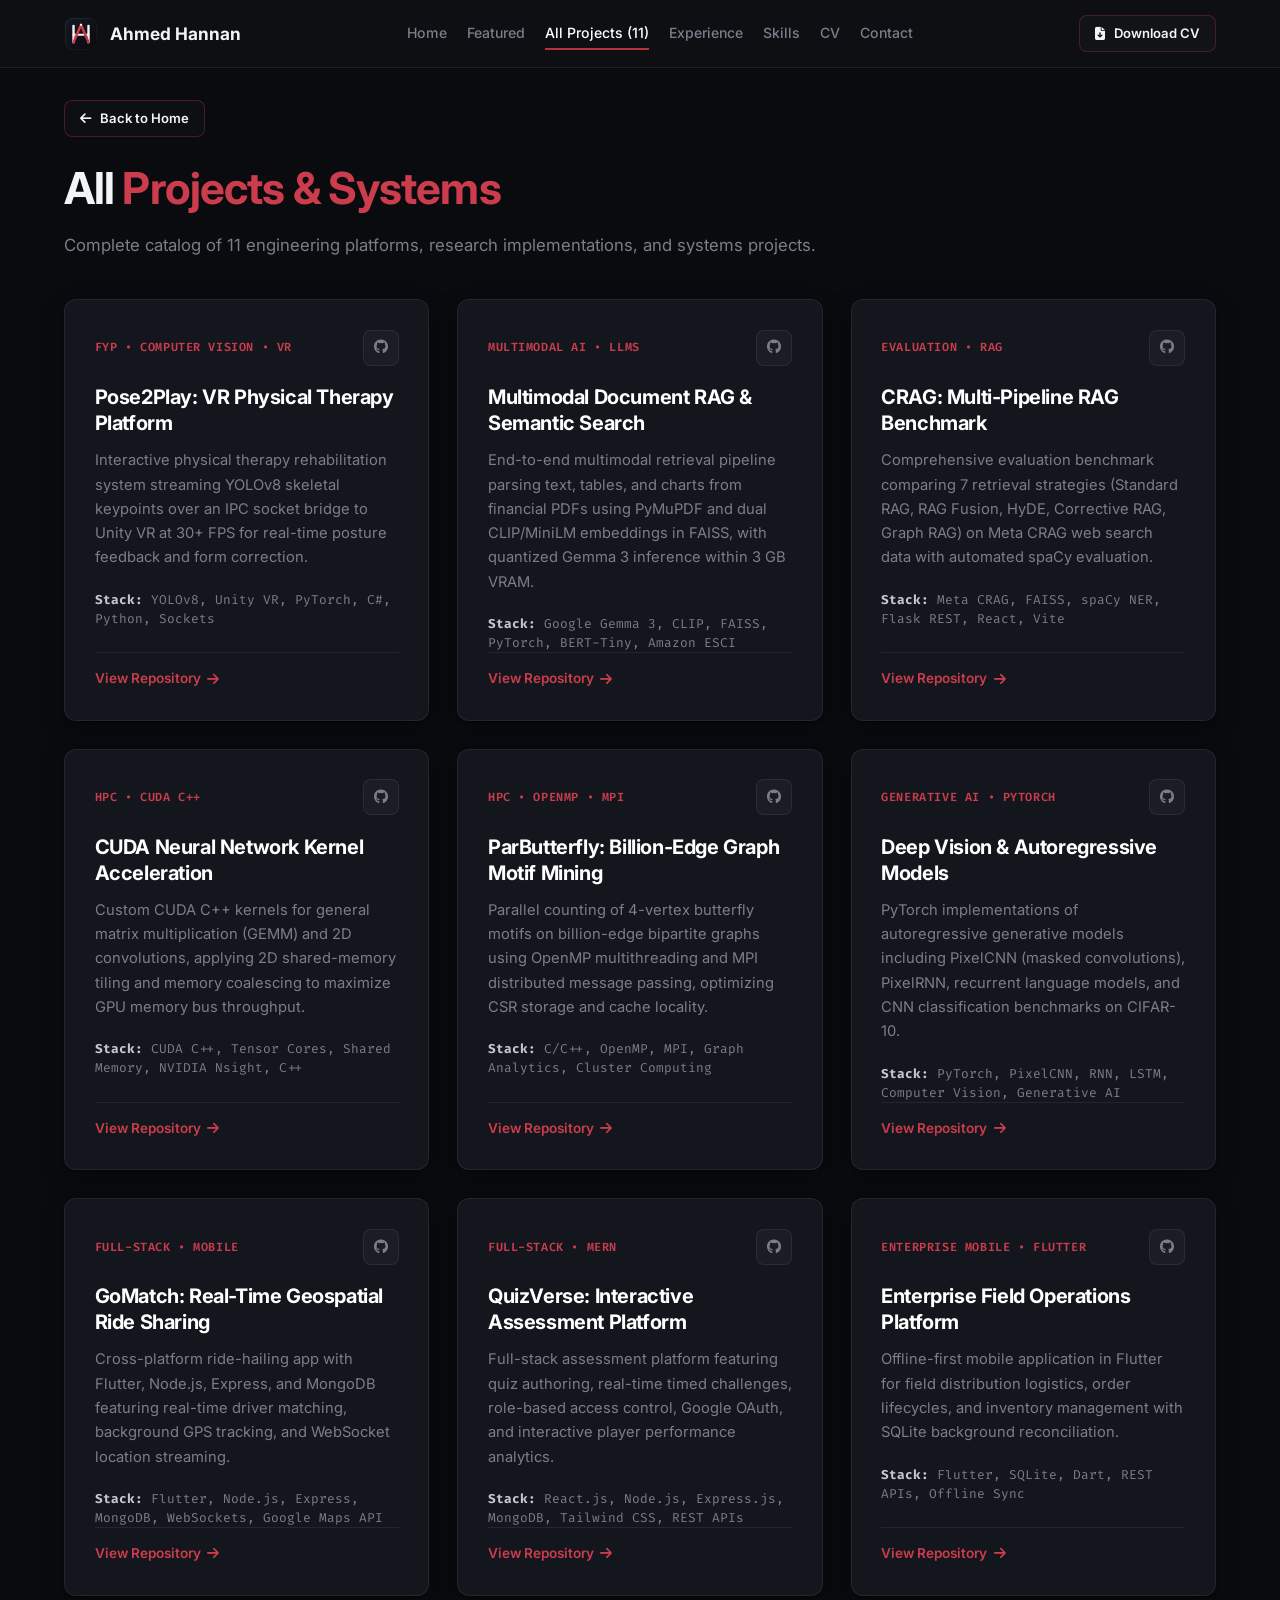
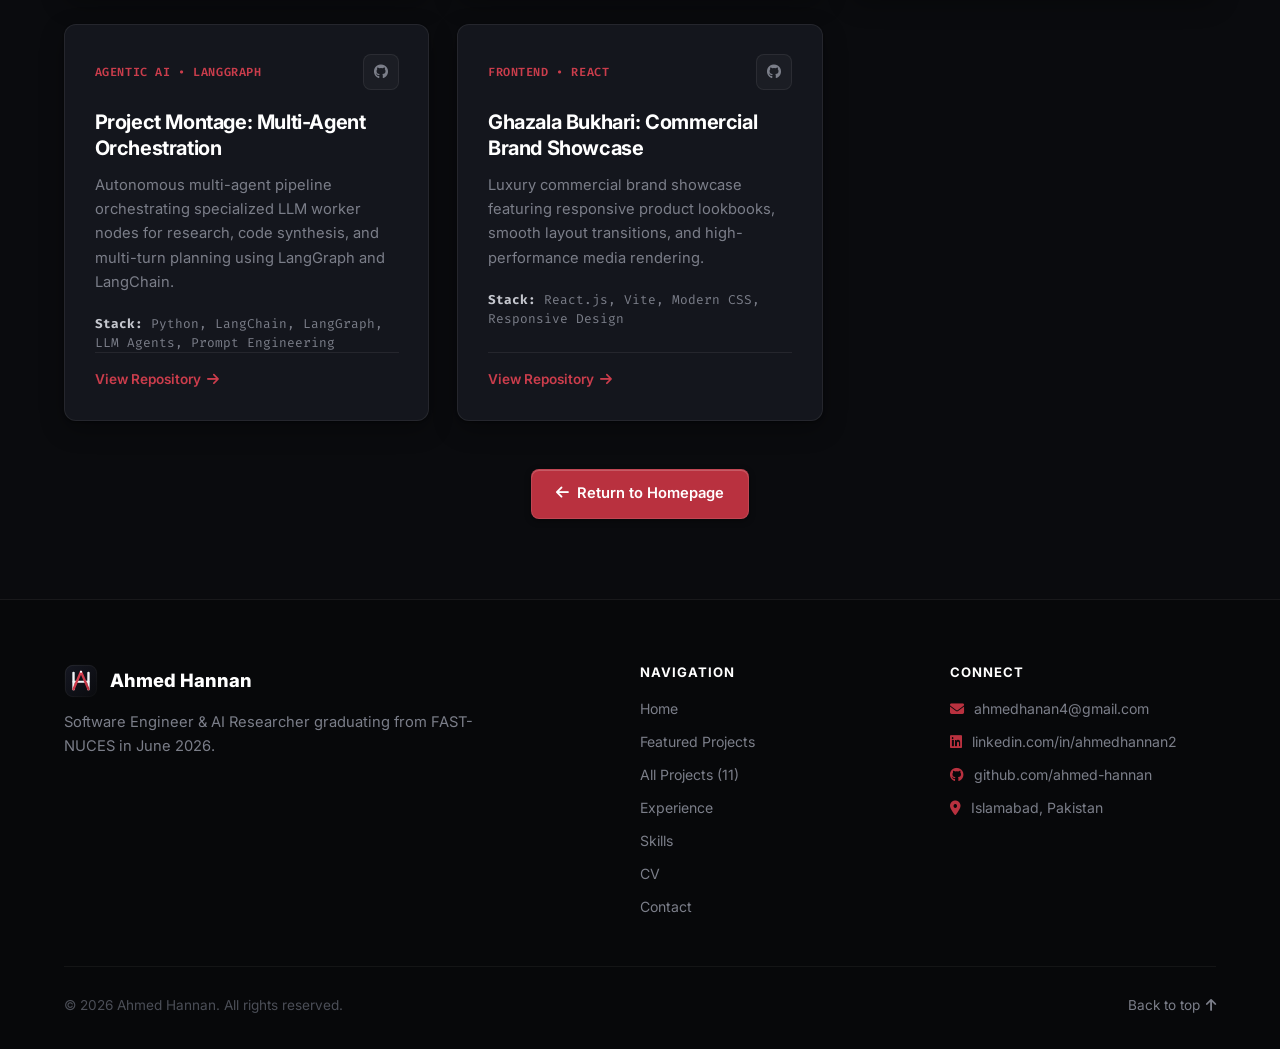
==== commit f8768cad: "fix(navbar): center download cv button within top navigation bar and prevent overflow" ====
--- a/projects.html
+++ b/projects.html
@@ -26,8 +26,8 @@
 
   <!-- Navigation Bar -->
   <header class="navbar" id="navbar">
-    <div class="container navbar-container">
-      <a href="index.html" class="brand-link" aria-label="Ahmed Hannan Home">
+    <div class="container navbar-container nav-container">
+      <a href="index.html" class="brand-link nav-brand" aria-label="Ahmed Hannan Home">
         <div class="brand-badge" aria-hidden="true">
           <img src="assets/logo.svg" alt="AH Logo" width="34" height="34">
         </div>
@@ -45,7 +45,7 @@
       </nav>
 
       <div class="nav-actions">
-        <a href="assets/Ahmed_Hannan_Resume.pdf" download="Ahmed_Hannan_Resume.pdf" class="btn btn-outline-red btn-sm">
+        <a href="assets/Ahmed_Hannan_Resume.pdf" download="Ahmed_Hannan_Resume.pdf" class="btn btn-outline-red btn-sm nav-cv-btn">
           <i class="fa-solid fa-file-arrow-down"></i>
           <span>Download CV</span>
         </a>
--- a/styles.css
+++ b/styles.css
@@ -307,20 +307,26 @@
   box-shadow: 0 4px 16px rgba(0, 0, 0, 0.4);
 }
 
-.nav-container {
+.nav-container,
+.navbar-container {
   display: flex;
   align-items: center;
   justify-content: space-between;
   height: 100%;
-}
-
-.nav-brand {
+  width: 100%;
+  flex-wrap: nowrap;
+}
+
+.nav-brand,
+.brand-link {
   display: flex;
   align-items: center;
   gap: 0.75rem;
   font-weight: 700;
   font-size: 1.08rem;
   color: var(--text-primary);
+  text-decoration: none;
+  flex-shrink: 0;
 }
 
 .brand-badge {
@@ -342,6 +348,7 @@
 }
 
 .nav-brand:hover .brand-badge,
+.brand-link:hover .brand-badge,
 .footer-brand-title:hover .brand-badge {
   transform: translateY(-1px) scale(1.06);
   filter: drop-shadow(0 4px 14px rgba(185, 49, 63, 0.45));
@@ -350,7 +357,8 @@
 .nav-menu {
   display: flex;
   align-items: center;
-  gap: 1.85rem;
+  gap: 1.25rem;
+  flex-shrink: 1;
 }
 
 .nav-link {
@@ -359,6 +367,8 @@
   color: var(--text-muted);
   position: relative;
   padding: 0.35rem 0;
+  white-space: nowrap;
+  transition: color var(--transition-fast);
 }
 
 .nav-link:hover,
@@ -386,6 +396,11 @@
   display: flex;
   align-items: center;
   gap: 0.85rem;
+  flex-shrink: 0;
+}
+
+.nav-actions .btn {
+  white-space: nowrap;
 }
 
 .nav-toggle {
@@ -395,6 +410,8 @@
   color: var(--text-primary);
   font-size: 1.35rem;
   cursor: pointer;
+  padding: 0.35rem;
+  line-height: 1;
 }
 
 /* ==========================================================================
@@ -1587,7 +1604,7 @@
   }
 }
 
-@media (max-width: 768px) {
+@media (max-width: 992px) {
   .nav-menu {
     position: fixed;
     top: 68px;
@@ -1596,10 +1613,12 @@
     height: calc(100vh - 68px);
     background: var(--bg-primary);
     flex-direction: column;
-    padding: 2rem;
+    padding: 2.5rem 2rem;
     gap: 1.5rem;
     transition: left var(--transition-normal);
     border-top: 1px solid var(--border-subtle);
+    box-shadow: 0 10px 30px rgba(0, 0, 0, 0.5);
+    overflow-y: auto;
   }
 
   .nav-menu.open {
@@ -1609,9 +1628,32 @@
   .nav-toggle {
     display: block;
   }
-
+}
+
+@media (max-width: 768px) {
   .hero-stats {
     grid-template-columns: repeat(2, 1fr);
+  }
+}
+
+@media (max-width: 480px) {
+  .nav-container,
+  .navbar-container {
+    padding-left: 1rem !important;
+    padding-right: 1rem !important;
+  }
+
+  .brand-name {
+    font-size: 0.96rem;
+  }
+
+  .nav-actions {
+    gap: 0.5rem;
+  }
+
+  .nav-actions .btn-sm {
+    padding: 0.38rem 0.65rem;
+    font-size: 0.76rem;
   }
 }
 
